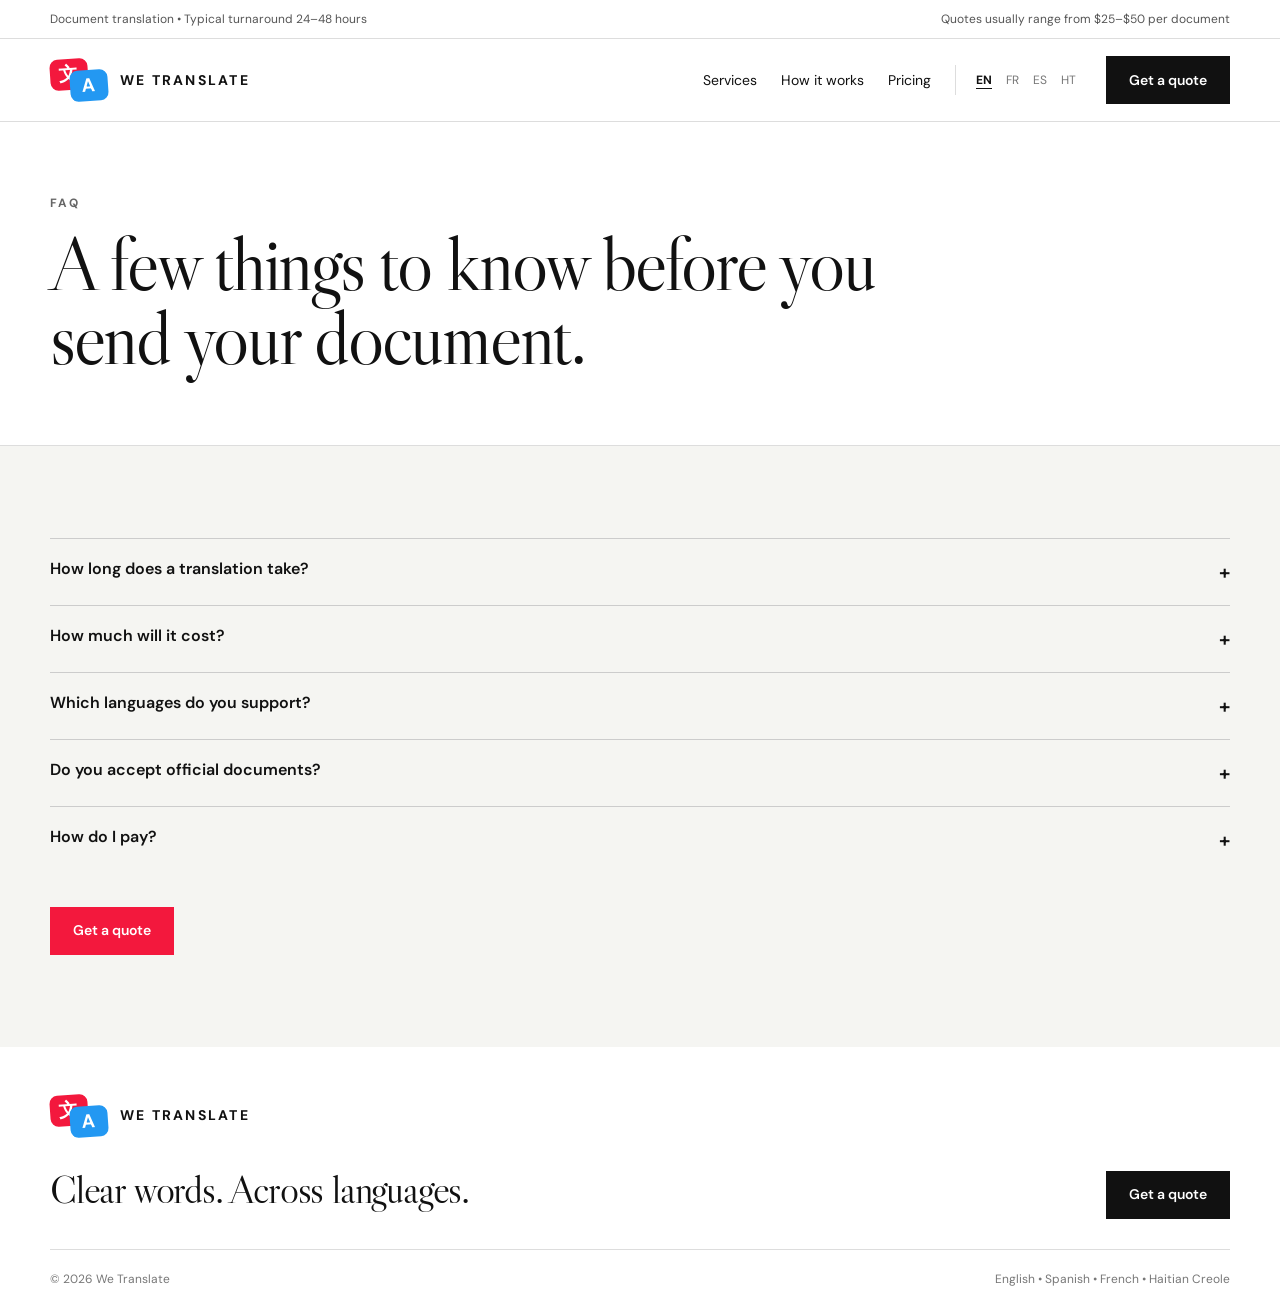
==== faq.html @ b47abaee "Add FAQ page" ====
<!doctype html><html lang="en"><head><meta charset="utf-8"><meta name="viewport" content="width=device-width,initial-scale=1"><meta name="description" content="Frequently asked questions about We Translate."><title>FAQ — We Translate</title><link rel="preconnect" href="https://fonts.googleapis.com"><link rel="preconnect" href="https://fonts.gstatic.com" crossorigin><link href="https://fonts.googleapis.com/css2?family=DM+Sans:wght@400;500;600;700&family=Libre+Caslon+Display&display=swap" rel="stylesheet"><link rel="stylesheet" href="styles.css"></head><body><div class="top"><div class="w"><span data-t="top">Document translation • Typical turnaround 24–48 hours</span><span data-t="range">Quotes usually range from $25–$50 per document</span></div></div><header><nav class="w"><a class="brand" href="index.html"><span class="mark"><span class="bb red">文</span><span class="bb blue">A</span></span><span>WE TRANSLATE</span></a><div class="links"><a  href="services.html" data-t="serv">Services</a><a  href="process.html" data-t="how">How it works</a><a  href="pricing.html" data-t="pricing">Pricing</a><div class="langs"><button class="on" data-lang="en">EN</button><button data-lang="fr">FR</button><button data-lang="es">ES</button><button data-lang="ht">HT</button></div><a class="btn" href="quote.html" data-t="quote">Get a quote</a></div></nav></header>
<main><section class="pageHero"><div class="w"><div class="ey">FAQ</div><h1 data-t="faq">A few things to know before you send your document.</h1></div></section><section class="soft"><div class="w">
<details><summary data-t="q1">How long does a translation take?</summary><p data-t="a1">Most standard requests are targeted for 24–48 hours after the quote and payment are confirmed. Larger or more complex files may take longer.</p></details>
<details><summary data-t="q2">How much will it cost?</summary><p data-t="a2">Most standard documents fall in the $25–$50 range. We confirm the exact quote after reviewing the file.</p></details>
<details><summary data-t="q3">Which languages do you support?</summary><p data-t="a3">English, Spanish, French and Haitian Creole.</p></details>
<details><summary data-t="q4">Do you accept official documents?</summary><p data-t="a4">Yes, you can submit official or unofficial documents for review. If a receiving institution requires a specific certification, notarization, translator credential or format, tell us before work begins so the requirement can be confirmed.</p></details>
<details><summary data-t="q5">How do I pay?</summary><p data-t="a5">Zelle is currently accepted. Wait until your final quote is confirmed before sending payment.</p></details>
<div style="margin-top:34px"><a class="btn redbtn" href="quote.html" data-t="quote">Get a quote</a></div>
</div></section></main><footer><div class="w"><div class="footTop"><div><a class="brand" href="index.html"><span class="mark"><span class="bb red">文</span><span class="bb blue">A</span></span><span>WE TRANSLATE</span></a><p class="footBig" data-t="foot">Clear words. Across languages.</p></div><a class="btn" href="quote.html" data-t="quote">Get a quote</a></div><div class="footBot"><span>© <span id="yr"></span> We Translate</span><span data-t="fl">English • Spanish • French • Haitian Creole</span></div></div></footer><script src="script.js"></script></body></html>
---- styles.css ----
:root{--r:#f3183d;--b:#2398f2;--i:#111;--m:#6a6a6a;--l:#ddd;--s:#f5f5f2}
*{box-sizing:border-box}html{scroll-behavior:smooth}body{margin:0;color:var(--i);font-family:"DM Sans",Arial,sans-serif;background:#fff;line-height:1.5}a{text-decoration:none;color:inherit}.w{width:min(1180px,calc(100% - 40px));margin:auto}
.top{border-bottom:1px solid var(--l);font-size:12px;color:#555}.top .w{height:38px;display:flex;align-items:center;justify-content:space-between;gap:20px}
header{position:sticky;top:0;z-index:20;background:rgba(255,255,255,.96);backdrop-filter:blur(12px);border-bottom:1px solid var(--l)}nav{height:82px;display:flex;align-items:center;justify-content:space-between;gap:22px}
.brand{display:flex;align-items:center;gap:12px;font-weight:700;letter-spacing:.16em;font-size:14px}.mark{width:58px;height:42px;position:relative}.bb{position:absolute;width:38px;height:31px;border-radius:8px;color:#fff;display:grid;place-items:center;font-weight:700;font-size:19px}.bb:after{content:"";position:absolute;bottom:-7px;border:8px solid transparent}.red{left:0;top:0;background:var(--r);transform:rotate(-4deg)}.red:after{right:2px;border-top-color:var(--r);border-right-width:0}.blue{right:0;bottom:0;background:var(--b);transform:rotate(-4deg)}.blue:after{left:3px;border-top-color:var(--b);border-left-width:0}
.links{display:flex;align-items:center;gap:24px;font-size:14px}.langs{display:flex;gap:2px;border-left:1px solid var(--l);padding-left:14px}.langs button{border:0;background:transparent;font:inherit;font-size:12px;color:#777;padding:6px;cursor:pointer}.langs button.on{color:#111;font-weight:700;text-decoration:underline;text-underline-offset:4px}
.btn{display:inline-flex;align-items:center;justify-content:center;min-height:48px;padding:0 22px;border:1px solid #111;background:#111;color:#fff;font-size:14px;font-weight:600;cursor:pointer}.btn.redbtn{background:var(--r);border-color:var(--r)}.btn.out{background:#fff;color:#111}
.hero{padding:84px 0 70px;border-bottom:1px solid var(--l)}.heroGrid{display:grid;grid-template-columns:1.15fr .85fr;gap:70px;align-items:end}.ey{font-size:12px;font-weight:700;text-transform:uppercase;letter-spacing:.17em;color:#666}.hero h1,.head h2,.quote h2,.footBig{font-family:"Libre Caslon Display",Georgia,serif;font-weight:400;letter-spacing:-.03em}.hero h1{font-size:clamp(56px,7.5vw,102px);line-height:.92;margin:18px 0 26px}.hero h1 em{font-style:italic;color:var(--r)}.hero p{max-width:600px;color:#555;font-size:18px;margin:0 0 32px}.acts{display:flex;gap:12px;flex-wrap:wrap}
.stats{display:grid;grid-template-columns:1fr 1fr;border-top:1px solid var(--l);border-left:1px solid var(--l)}.stats div{padding:23px;border-right:1px solid var(--l);border-bottom:1px solid var(--l)}.stats b{display:block;font-family:"Libre Caslon Display",serif;font-size:31px}.stats span{font-size:11px;text-transform:uppercase;letter-spacing:.11em;color:#777}
.langrow{padding:24px 0;border-bottom:1px solid var(--l)}.langrow .w{display:flex;justify-content:space-between;align-items:center;gap:18px;flex-wrap:wrap}.langrow span{font-family:"Libre Caslon Display",serif;font-size:27px}.dot{width:4px;height:4px;background:#bbb;border-radius:50%}
section{padding:92px 0}.soft{background:var(--s)}.head{display:grid;grid-template-columns:.55fr 1.45fr;gap:60px;margin-bottom:52px}.head h2{font-size:clamp(40px,5vw,64px);line-height:1.03;margin:0;max-width:790px}.cards{display:grid;grid-template-columns:repeat(3,1fr);border-top:1px solid #ccc;border-left:1px solid #ccc}.card{min-height:250px;padding:28px;border-right:1px solid #ccc;border-bottom:1px solid #ccc;display:flex;flex-direction:column;justify-content:space-between;background:rgba(255,255,255,.42)}.card small{color:#777}.card i{display:block;width:34px;height:2px;background:var(--r);margin:16px 0}.card h3{font-family:"Libre Caslon Display",serif;font-size:28px;margin:0 0 10px}.card p{margin:0;color:#666;font-size:14px}
.steps{display:grid;grid-template-columns:repeat(4,1fr);border-top:1px solid var(--l)}.step{padding:28px 24px 0 0;border-right:1px solid var(--l);margin-right:24px;min-height:210px}.step:last-child{border-right:0}.step b{font-family:"Libre Caslon Display",serif;font-size:54px;color:#c9c9c9;font-weight:400}.step h3{font-size:17px;margin:10px 0 7px}.step p{font-size:14px;color:#666;margin:0}
.dark{background:#111;color:#fff}.dark .ey{color:#aaa}.dark .head{margin-bottom:35px}.price{display:grid;grid-template-columns:1fr 1fr;gap:70px;align-items:center}.priceBig{font-family:"Libre Caslon Display",serif;font-size:clamp(60px,8vw,106px);line-height:1}.priceBig small{display:block;font-family:"DM Sans",sans-serif;text-transform:uppercase;letter-spacing:.12em;font-size:12px;color:#aaa;margin-top:14px}.priceCopy{border-left:1px solid #3c3c3c;padding-left:34px;color:#d0d0d0}.priceCopy strong{color:#fff}
.quoteGrid{display:grid;grid-template-columns:.72fr 1.28fr;gap:70px}.quoteSide{position:sticky;top:125px;align-self:start}.quote h2{font-size:50px;line-height:1.02;margin:10px 0 16px}.quoteSide p{color:#666}.pay{border-top:1px solid var(--l);padding-top:22px;margin-top:26px}.pay strong{display:block}.pay code{font:600 19px "DM Sans"}form{border-top:1px solid var(--l)}.field{padding:20px 0;border-bottom:1px solid var(--l)}label{display:block;font-size:11px;text-transform:uppercase;letter-spacing:.12em;font-weight:700;color:#555;margin-bottom:9px}input,select,textarea{border:0;background:transparent;width:100%;outline:0;font:inherit;font-size:17px;color:#111;padding:4px 0}textarea{min-height:95px;resize:vertical}.pair{display:grid;grid-template-columns:1fr 38px 1fr;gap:10px;align-items:end}.arr{text-align:center;padding-bottom:6px;color:#888}.file{border:1px dashed #aaa;padding:25px;text-align:center;background:#fafafa;cursor:pointer}.file input{display:none}.file b{display:block}.file span{font-size:12px;color:#777}.fn{margin-top:8px;font-size:13px;color:#222;text-transform:none;letter-spacing:0}.note{font-size:12px;color:#777}.notice{display:none;margin-top:16px;padding:13px 15px;background:#f4f4f1;border-left:3px solid var(--b);font-size:13px}
details{border-top:1px solid #ccc;padding:18px 0}details:last-child{border-bottom:1px solid #ccc}summary{font-weight:600;cursor:pointer;list-style:none;display:flex;justify-content:space-between}summary:after{content:"+";font-size:20px}details[open] summary:after{content:"–"}details p{max-width:760px;color:#666;font-size:14px}
footer{padding:48px 0 28px}.footTop{display:flex;justify-content:space-between;align-items:end;gap:28px;padding-bottom:30px;border-bottom:1px solid var(--l)}.footBig{font-size:40px;margin:22px 0 0}.footBot{display:flex;justify-content:space-between;gap:20px;padding-top:20px;color:#777;font-size:12px}
@media(max-width:900px){.links>a:not(.btn){display:none}.heroGrid,.head,.price,.quoteGrid{grid-template-columns:1fr}.heroGrid{gap:42px}.cards{grid-template-columns:1fr 1fr}.steps{grid-template-columns:1fr 1fr;row-gap:34px}.quoteSide{position:static}.head{gap:16px}}
@media(max-width:620px){.w{width:min(100% - 26px,1180px)}.top .w{justify-content:flex-end}.top span:first-child{display:none}.brand{font-size:12px;letter-spacing:.1em}.links{gap:10px}.links .btn{min-height:40px;padding:0 12px;font-size:12px}.langs{border:0;padding:0}.hero{padding:58px 0 50px}.hero h1{font-size:53px}.cards{grid-template-columns:1fr}.steps{grid-template-columns:1fr}.step{border-right:0;border-bottom:1px solid var(--l);margin:0;padding-bottom:24px}.pair{grid-template-columns:1fr}.arr{text-align:left;transform:rotate(90deg);width:20px}.dot{display:none}.langrow span{font-size:21px}.footTop,.footBot{flex-direction:column;align-items:flex-start}}

.pageHero{padding:72px 0 52px;border-bottom:1px solid var(--l)}
.pageHero h1{font-family:"Libre Caslon Display",Georgia,serif;font-weight:400;letter-spacing:-.03em;font-size:clamp(46px,6vw,76px);line-height:.98;margin:14px 0 18px;max-width:900px}
.pageHero p{max-width:720px;color:#666;font-size:17px;margin:0}
.homeNav{display:grid;grid-template-columns:repeat(3,1fr);border-top:1px solid var(--l);border-left:1px solid var(--l)}
.homeNav a{min-height:245px;padding:28px;border-right:1px solid var(--l);border-bottom:1px solid var(--l);display:flex;flex-direction:column;justify-content:space-between;transition:background .2s ease}
.homeNav a:hover{background:#f7f7f4}
.homeNav .n{font-size:11px;letter-spacing:.12em;text-transform:uppercase;color:#888}
.homeNav h3{font-family:"Libre Caslon Display",Georgia,serif;font-weight:400;font-size:34px;line-height:1.05;margin:0 0 12px}
.homeNav p{font-size:14px;color:#666;margin:0}
.homeNav .go{font-size:20px}
.links a.current{font-weight:700;text-decoration:underline;text-underline-offset:6px}
.pageOnly{padding-top:72px}
@media(max-width:900px){.homeNav{grid-template-columns:1fr}}
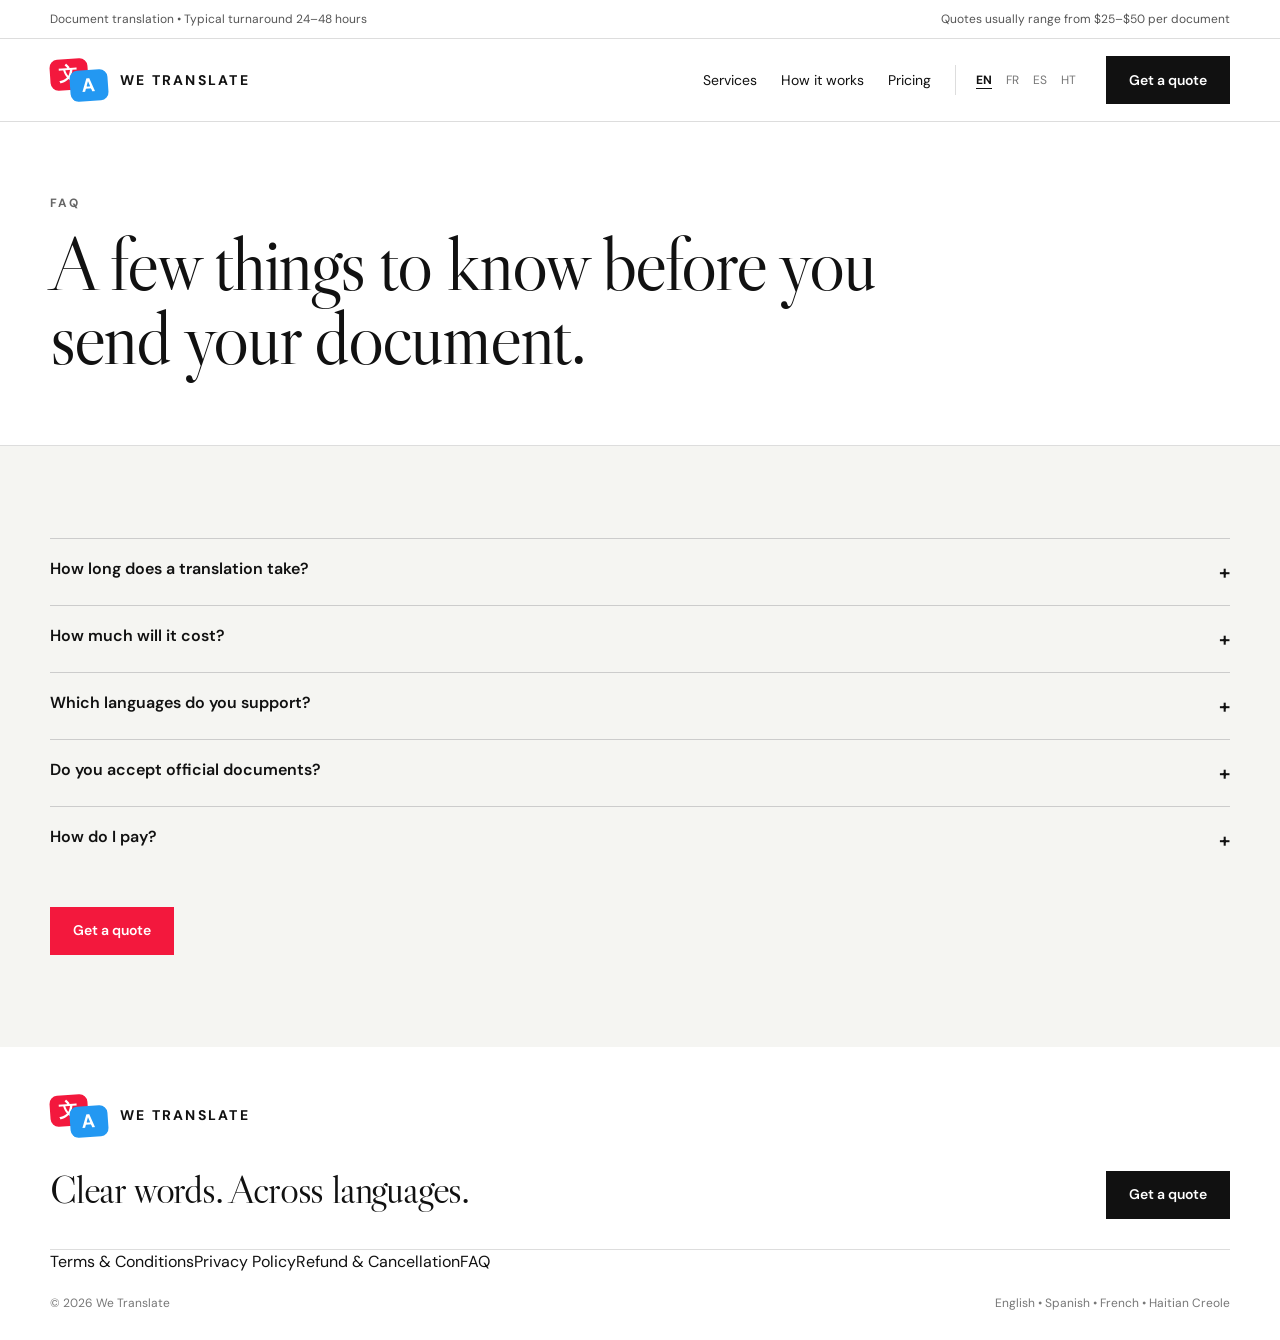
==== commit 1a3b6fb1: "Add legal policy links" ====
--- a/faq.html
+++ b/faq.html
@@ -6,4 +6,4 @@
 <details><summary data-t="q4">Do you accept official documents?</summary><p data-t="a4">Yes, you can submit official or unofficial documents for review. If a receiving institution requires a specific certification, notarization, translator credential or format, tell us before work begins so the requirement can be confirmed.</p></details>
 <details><summary data-t="q5">How do I pay?</summary><p data-t="a5">Zelle is currently accepted. Wait until your final quote is confirmed before sending payment.</p></details>
 <div style="margin-top:34px"><a class="btn redbtn" href="quote.html" data-t="quote">Get a quote</a></div>
-</div></section></main><footer><div class="w"><div class="footTop"><div><a class="brand" href="index.html"><span class="mark"><span class="bb red">文</span><span class="bb blue">A</span></span><span>WE TRANSLATE</span></a><p class="footBig" data-t="foot">Clear words. Across languages.</p></div><a class="btn" href="quote.html" data-t="quote">Get a quote</a></div><div class="footBot"><span>© <span id="yr"></span> We Translate</span><span data-t="fl">English • Spanish • French • Haitian Creole</span></div></div></footer><script src="script.js"></script></body></html>+</div></section></main><footer><div class="w"><div class="footTop"><div><a class="brand" href="index.html"><span class="mark"><span class="bb red">文</span><span class="bb blue">A</span></span><span>WE TRANSLATE</span></a><p class="footBig" data-t="foot">Clear words. Across languages.</p></div><a class="btn" href="quote.html" data-t="quote">Get a quote</a></div><div class="legalLinks"><a href="terms.html">Terms &amp; Conditions</a><a href="privacy.html">Privacy Policy</a><a href="refunds.html">Refund &amp; Cancellation</a><a href="faq.html">FAQ</a></div><div class="footBot"><span>© <span id="yr"></span> We Translate</span><span data-t="fl">English • Spanish • French • Haitian Creole</span></div></div></footer><script src="script.js"></script></body></html>
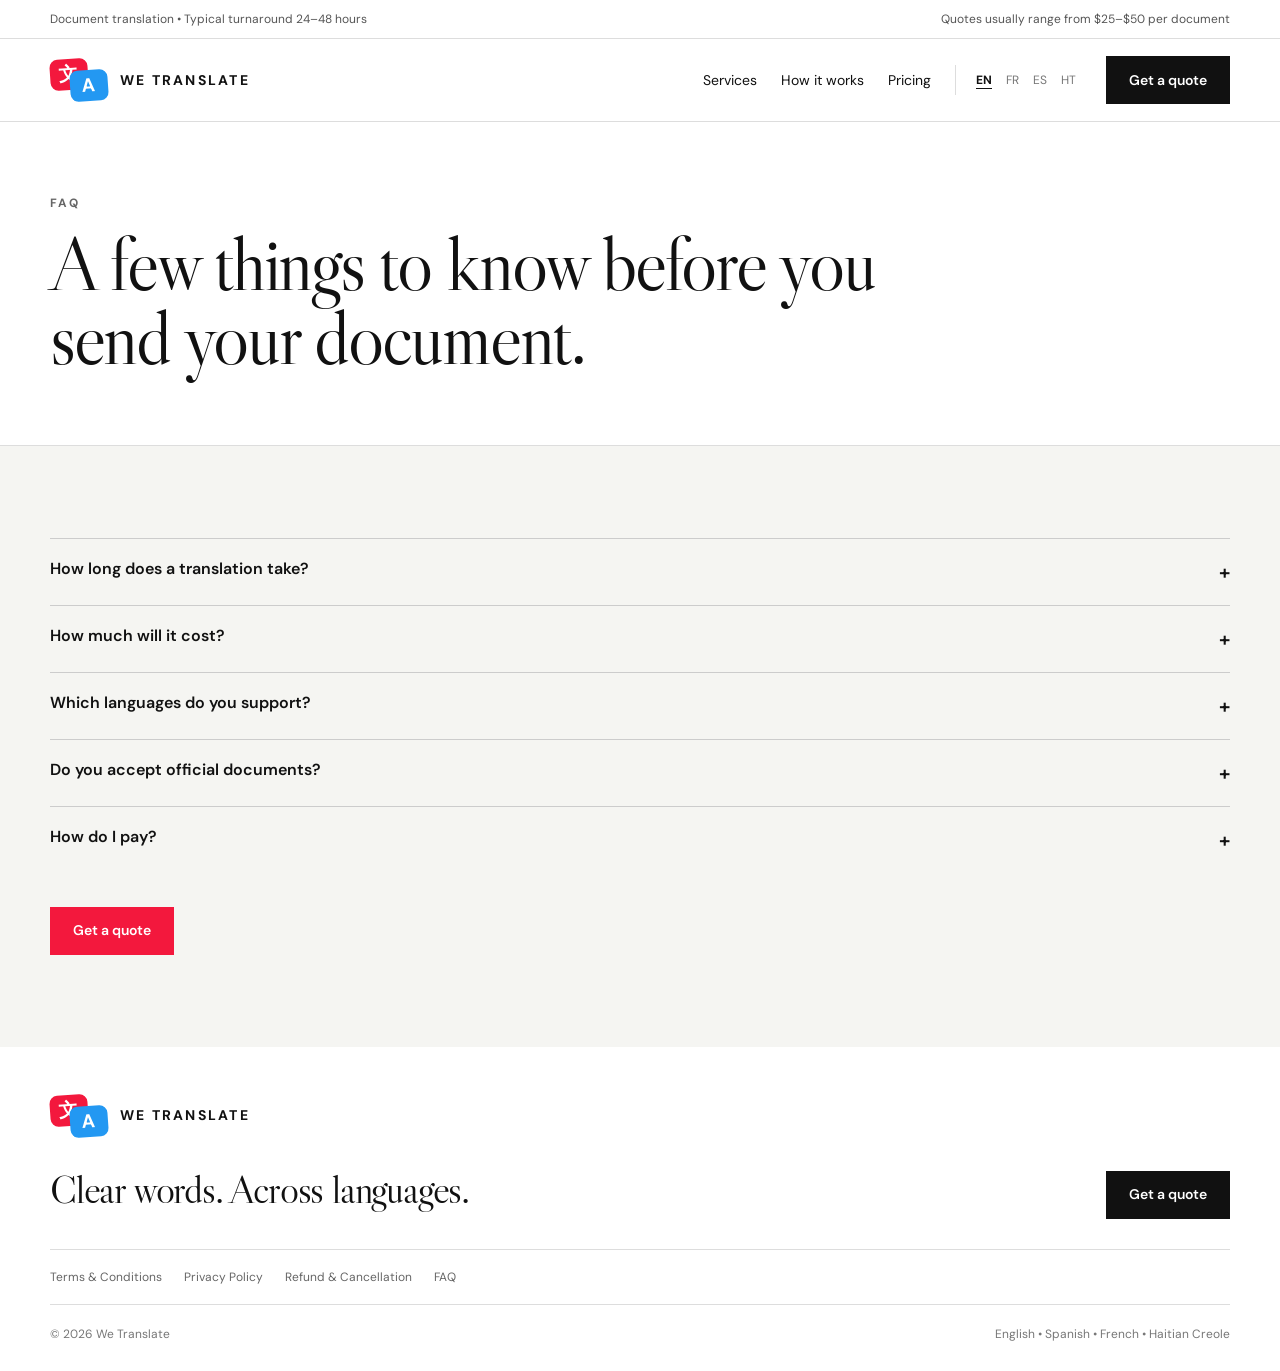
==== commit 62048bd6: "Fully internationalize FAQ page" ====
--- a/faq.html
+++ b/faq.html
@@ -1,9 +1,9 @@
-<!doctype html><html lang="en"><head><meta charset="utf-8"><meta name="viewport" content="width=device-width,initial-scale=1"><meta name="description" content="Frequently asked questions about We Translate."><title>FAQ — We Translate</title><link rel="preconnect" href="https://fonts.googleapis.com"><link rel="preconnect" href="https://fonts.gstatic.com" crossorigin><link href="https://fonts.googleapis.com/css2?family=DM+Sans:wght@400;500;600;700&family=Libre+Caslon+Display&display=swap" rel="stylesheet"><link rel="stylesheet" href="styles.css"></head><body><div class="top"><div class="w"><span data-t="top">Document translation • Typical turnaround 24–48 hours</span><span data-t="range">Quotes usually range from $25–$50 per document</span></div></div><header><nav class="w"><a class="brand" href="index.html"><span class="mark"><span class="bb red">文</span><span class="bb blue">A</span></span><span>WE TRANSLATE</span></a><div class="links"><a  href="services.html" data-t="serv">Services</a><a  href="process.html" data-t="how">How it works</a><a  href="pricing.html" data-t="pricing">Pricing</a><div class="langs"><button class="on" data-lang="en">EN</button><button data-lang="fr">FR</button><button data-lang="es">ES</button><button data-lang="ht">HT</button></div><a class="btn" href="quote.html" data-t="quote">Get a quote</a></div></nav></header>
-<main><section class="pageHero"><div class="w"><div class="ey">FAQ</div><h1 data-t="faq">A few things to know before you send your document.</h1></div></section><section class="soft"><div class="w">
+<!doctype html><html lang="en"><head><meta charset="utf-8"><meta name="viewport" content="width=device-width,initial-scale=1"><meta name="description" data-content="metaFaqDesc" content="Frequently asked questions about We Translate."><title data-t="metaFaqTitle">FAQ — We Translate</title><link rel="preconnect" href="https://fonts.googleapis.com"><link rel="preconnect" href="https://fonts.gstatic.com" crossorigin><link href="https://fonts.googleapis.com/css2?family=DM+Sans:wght@400;500;600;700&family=Libre+Caslon+Display&display=swap" rel="stylesheet"><link rel="stylesheet" href="styles.css"></head><body data-page="faq"><div class="top"><div class="w"><span data-t="top">Document translation • Typical turnaround 24–48 hours</span><span data-t="range">Quotes usually range from $25–$50 per document</span></div></div><header><nav class="w"><a class="brand" href="index.html"><span class="mark"><span class="bb red">文</span><span class="bb blue">A</span></span><span>WE TRANSLATE</span></a><div class="links"><a  href="services.html" data-t="serv">Services</a><a  href="process.html" data-t="how">How it works</a><a  href="pricing.html" data-t="pricing">Pricing</a><div class="langs"><button class="on" data-lang="en">EN</button><button data-lang="fr">FR</button><button data-lang="es">ES</button><button data-lang="ht">HT</button></div><a class="btn" href="quote.html" data-t="quote">Get a quote</a></div></nav></header>
+<main><section class="pageHero"><div class="w"><div class="ey" data-t="faqLink">FAQ</div><h1 data-t="faq">A few things to know before you send your document.</h1></div></section><section class="soft"><div class="w">
 <details><summary data-t="q1">How long does a translation take?</summary><p data-t="a1">Most standard requests are targeted for 24–48 hours after the quote and payment are confirmed. Larger or more complex files may take longer.</p></details>
 <details><summary data-t="q2">How much will it cost?</summary><p data-t="a2">Most standard documents fall in the $25–$50 range. We confirm the exact quote after reviewing the file.</p></details>
 <details><summary data-t="q3">Which languages do you support?</summary><p data-t="a3">English, Spanish, French and Haitian Creole.</p></details>
 <details><summary data-t="q4">Do you accept official documents?</summary><p data-t="a4">Yes, you can submit official or unofficial documents for review. If a receiving institution requires a specific certification, notarization, translator credential or format, tell us before work begins so the requirement can be confirmed.</p></details>
 <details><summary data-t="q5">How do I pay?</summary><p data-t="a5">Zelle is currently accepted. Wait until your final quote is confirmed before sending payment.</p></details>
 <div style="margin-top:34px"><a class="btn redbtn" href="quote.html" data-t="quote">Get a quote</a></div>
-</div></section></main><footer><div class="w"><div class="footTop"><div><a class="brand" href="index.html"><span class="mark"><span class="bb red">文</span><span class="bb blue">A</span></span><span>WE TRANSLATE</span></a><p class="footBig" data-t="foot">Clear words. Across languages.</p></div><a class="btn" href="quote.html" data-t="quote">Get a quote</a></div><div class="legalLinks"><a href="terms.html">Terms &amp; Conditions</a><a href="privacy.html">Privacy Policy</a><a href="refunds.html">Refund &amp; Cancellation</a><a href="faq.html">FAQ</a></div><div class="footBot"><span>© <span id="yr"></span> We Translate</span><span data-t="fl">English • Spanish • French • Haitian Creole</span></div></div></footer><script src="script.js"></script></body></html>+</div></section></main><footer><div class="w"><div class="footTop"><div><a class="brand" href="index.html"><span class="mark"><span class="bb red">文</span><span class="bb blue">A</span></span><span>WE TRANSLATE</span></a><p class="footBig" data-t="foot">Clear words. Across languages.</p></div><a class="btn" href="quote.html" data-t="quote">Get a quote</a></div><div class="legalLinks"><a href="terms.html" data-t="termsLink">Terms &amp; Conditions</a><a href="privacy.html" data-t="privacyLink">Privacy Policy</a><a href="refunds.html" data-t="refundLink">Refund &amp; Cancellation</a><a href="faq.html" data-t="faqLink">FAQ</a></div><div class="footBot"><span>© <span id="yr"></span> We Translate</span><span data-t="fl">English • Spanish • French • Haitian Creole</span></div></div></footer><script src="script.js"></script></body></html>
--- a/styles.css
+++ b/styles.css
@@ -31,3 +31,19 @@
 .links a.current{font-weight:700;text-decoration:underline;text-underline-offset:6px}
 .pageOnly{padding-top:72px}
 @media(max-width:900px){.homeNav{grid-template-columns:1fr}}
+
+.legalLinks{display:flex;gap:22px;flex-wrap:wrap;padding:18px 0;border-bottom:1px solid var(--l);font-size:12px}
+.legalLinks a{color:#666}.legalLinks a:hover{color:#111;text-decoration:underline;text-underline-offset:3px}
+.legalPage{padding:72px 0 96px}
+.legalWrap{max-width:880px}
+.legalPage h1{font-family:"Libre Caslon Display",Georgia,serif;font-weight:400;letter-spacing:-.03em;font-size:clamp(48px,6vw,76px);line-height:1;margin:14px 0 14px}
+.policyMeta{color:#777;font-size:13px;margin-bottom:46px}
+.legalBody{font-size:15px;color:#333}
+.legalBody h2{font-size:22px;margin:38px 0 10px}
+.legalBody p,.legalBody li{color:#555}
+.legalBody ul{padding-left:20px}
+.legalBody a{text-decoration:underline;text-underline-offset:3px}
+.policyCallout{border-left:3px solid var(--b);padding:14px 18px;background:#f6f6f3;margin:26px 0;color:#444}
+.checkrow{display:flex;align-items:flex-start;gap:10px;margin:18px 0 22px;font-size:13px;text-transform:none;letter-spacing:0;font-weight:400;color:#555}
+.checkrow input{width:auto;margin-top:3px}
+.checkrow a{text-decoration:underline;text-underline-offset:2px;color:#111}
